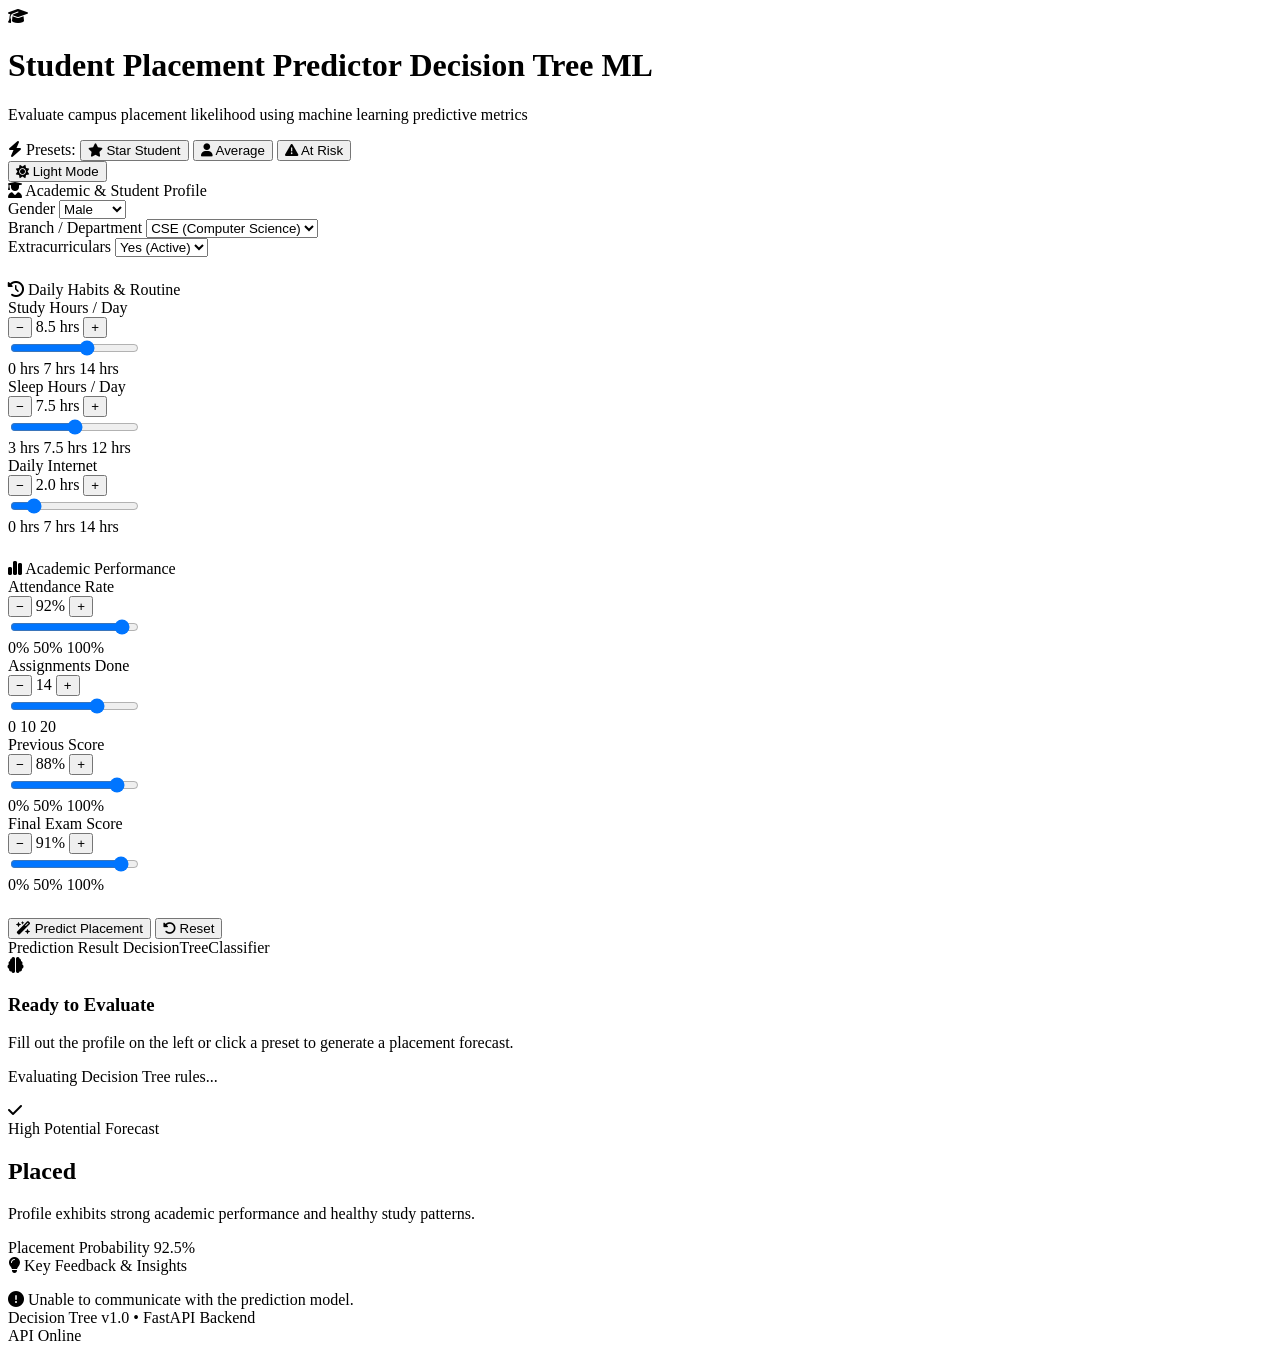
==== Decision_Tree/templates/index.html @ 11d33d9f "Add modern web frontend with light/dark theme, interactive steppers, and FastAPI integration" ====
<!DOCTYPE html>
<html lang="en" data-theme="dark">
<head>
  <meta charset="UTF-8" />
  <meta name="viewport" content="width=device-width, initial-scale=1.0" />
  <title>Student Placement Predictor | ML Decision Tree</title>
  
  <!-- Google Fonts: Plus Jakarta Sans & JetBrains Mono -->
  <link rel="preconnect" href="https://fonts.googleapis.com">
  <link rel="preconnect" href="https://fonts.gstatic.com" crossorigin>
  <link href="https://fonts.googleapis.com/css2?family=JetBrains+Mono:wght@500;700&family=Plus+Jakarta+Sans:wght@400;500;600;700;800&display=swap" rel="stylesheet">
  
  <!-- FontAwesome 6 Icons -->
  <link rel="stylesheet" href="https://cdnjs.cloudflare.com/ajax/libs/font-awesome/6.5.1/css/all.min.css" />
  
  <!-- Custom Stylesheet -->
  <link rel="stylesheet" href="/static/style.css" />
</head>
<body>

  <div class="app-container">
    
    <!-- Top Header & Navigation -->
    <header class="app-header">
      <div class="brand-section">
        <div class="brand-icon">
          <i class="fa-solid fa-graduation-cap"></i>
        </div>
        <div class="brand-text">
          <h1>
            Student Placement Predictor
            <span class="badge-tag">Decision Tree ML</span>
          </h1>
          <p>Evaluate campus placement likelihood using machine learning predictive metrics</p>
        </div>
      </div>

      <div class="header-actions">
        <!-- Quick Profile Presets -->
        <div class="presets-group">
          <span class="preset-label"><i class="fa-solid fa-bolt"></i> Presets:</span>
          <button type="button" onclick="loadPreset('star')" class="preset-btn star">
            <i class="fa-solid fa-star"></i> Star Student
          </button>
          <button type="button" onclick="loadPreset('average')" class="preset-btn avg">
            <i class="fa-solid fa-user"></i> Average
          </button>
          <button type="button" onclick="loadPreset('risk')" class="preset-btn risk">
            <i class="fa-solid fa-triangle-exclamation"></i> At Risk
          </button>
        </div>

        <!-- Light / Dark Mode Toggle Button -->
        <button type="button" id="themeToggleBtn" class="theme-toggle-btn" aria-label="Toggle Theme">
          <i class="fa-solid fa-sun"></i>
          <span>Light Mode</span>
        </button>
      </div>
    </header>

    <!-- Main Grid Content -->
    <main class="main-layout">
      
      <!-- Left Column: Prediction Input Form -->
      <section class="card">
        <form id="predictionForm">
          
          <!-- Section 1: Demographics & Stream -->
          <div class="form-section">
            <div class="section-title">
              <i class="fa-solid fa-user-graduate"></i>
              <span>Academic & Student Profile</span>
            </div>

            <div class="form-grid-3">
              <!-- Gender -->
              <div class="input-group">
                <label for="gender" class="input-label">Gender</label>
                <select id="gender" name="gender" class="select-control" required>
                  <option value="Male">Male</option>
                  <option value="Female">Female</option>
                </select>
              </div>

              <!-- Branch / Stream -->
              <div class="input-group">
                <label for="branch" class="input-label">Branch / Department</label>
                <select id="branch" name="branch" class="select-control" required>
                  <option value="CSE">CSE (Computer Science)</option>
                  <option value="IT">IT (Information Tech)</option>
                  <option value="ECE">ECE (Electronics)</option>
                  <option value="MECHANICAL">Mechanical (ME)</option>
                  <option value="CIVIL">Civil (CE)</option>
                  <option value="COMMERCE">Commerce</option>
                </select>
              </div>

              <!-- Extracurricular Activities -->
              <div class="input-group">
                <label for="extracurricular" class="input-label">Extracurriculars</label>
                <select id="extracurricular" name="extracurricular" class="select-control" required>
                  <option value="Yes">Yes (Active)</option>
                  <option value="No">No</option>
                </select>
              </div>
            </div>
          </div>

          <!-- Section 2: Daily Schedule & Habit Metrics -->
          <div class="form-section" style="margin-top: 24px;">
            <div class="section-title">
              <i class="fa-solid fa-clock-rotate-left"></i>
              <span>Daily Habits & Routine</span>
            </div>

            <div class="form-grid-3">
              <!-- Study Hours with + / - Buttons -->
              <div class="slider-field-card">
                <div class="slider-header">
                  <span class="slider-title">Study Hours / Day</span>
                  <div class="stepper-control">
                    <button type="button" class="stepper-btn" onclick="stepValue('study_hours', -0.5)" title="Decrease" aria-label="Decrease Study Hours">−</button>
                    <span id="study_hours_badge" class="slider-badge">8.5 hrs</span>
                    <button type="button" class="stepper-btn" onclick="stepValue('study_hours', 0.5)" title="Increase" aria-label="Increase Study Hours">+</button>
                  </div>
                </div>
                <input type="range" id="study_hours" min="0" max="14" step="0.5" value="8.5" />
                <div class="slider-limits">
                  <span>0 hrs</span>
                  <span>7 hrs</span>
                  <span>14 hrs</span>
                </div>
              </div>

              <!-- Sleep Hours with + / - Buttons -->
              <div class="slider-field-card">
                <div class="slider-header">
                  <span class="slider-title">Sleep Hours / Day</span>
                  <div class="stepper-control">
                    <button type="button" class="stepper-btn" onclick="stepValue('sleep_hours', -0.5)" title="Decrease" aria-label="Decrease Sleep Hours">−</button>
                    <span id="sleep_hours_badge" class="slider-badge">7.5 hrs</span>
                    <button type="button" class="stepper-btn" onclick="stepValue('sleep_hours', 0.5)" title="Increase" aria-label="Increase Sleep Hours">+</button>
                  </div>
                </div>
                <input type="range" id="sleep_hours" min="3" max="12" step="0.5" value="7.5" />
                <div class="slider-limits">
                  <span>3 hrs</span>
                  <span>7.5 hrs</span>
                  <span>12 hrs</span>
                </div>
              </div>

              <!-- Internet Usage with + / - Buttons -->
              <div class="slider-field-card">
                <div class="slider-header">
                  <span class="slider-title">Daily Internet</span>
                  <div class="stepper-control">
                    <button type="button" class="stepper-btn" onclick="stepValue('internet_usage', -0.5)" title="Decrease" aria-label="Decrease Internet Usage">−</button>
                    <span id="internet_usage_badge" class="slider-badge">2.0 hrs</span>
                    <button type="button" class="stepper-btn" onclick="stepValue('internet_usage', 0.5)" title="Increase" aria-label="Increase Internet Usage">+</button>
                  </div>
                </div>
                <input type="range" id="internet_usage" min="0" max="14" step="0.5" value="2.0" />
                <div class="slider-limits">
                  <span>0 hrs</span>
                  <span>7 hrs</span>
                  <span>14 hrs</span>
                </div>
              </div>
            </div>
          </div>

          <!-- Section 3: Performance Scores -->
          <div class="form-section" style="margin-top: 24px;">
            <div class="section-title">
              <i class="fa-solid fa-chart-simple"></i>
              <span>Academic Performance</span>
            </div>

            <div class="form-grid-2">
              <!-- Attendance with + / - Buttons -->
              <div class="slider-field-card">
                <div class="slider-header">
                  <span class="slider-title">Attendance Rate</span>
                  <div class="stepper-control">
                    <button type="button" class="stepper-btn" onclick="stepValue('attendance', -1)" title="Decrease" aria-label="Decrease Attendance">−</button>
                    <span id="attendance_badge" class="slider-badge">92%</span>
                    <button type="button" class="stepper-btn" onclick="stepValue('attendance', 1)" title="Increase" aria-label="Increase Attendance">+</button>
                  </div>
                </div>
                <input type="range" id="attendance" min="0" max="100" step="1" value="92" />
                <div class="slider-limits">
                  <span>0%</span>
                  <span>50%</span>
                  <span>100%</span>
                </div>
              </div>

              <!-- Assignments Completed with + / - Buttons -->
              <div class="slider-field-card">
                <div class="slider-header">
                  <span class="slider-title">Assignments Done</span>
                  <div class="stepper-control">
                    <button type="button" class="stepper-btn" onclick="stepValue('assignments_completed', -1)" title="Decrease" aria-label="Decrease Assignments">−</button>
                    <span id="assignments_completed_badge" class="slider-badge">14</span>
                    <button type="button" class="stepper-btn" onclick="stepValue('assignments_completed', 1)" title="Increase" aria-label="Increase Assignments">+</button>
                  </div>
                </div>
                <input type="range" id="assignments_completed" min="0" max="20" step="1" value="14" />
                <div class="slider-limits">
                  <span>0</span>
                  <span>10</span>
                  <span>20</span>
                </div>
              </div>

              <!-- Previous Semester Score with + / - Buttons -->
              <div class="slider-field-card">
                <div class="slider-header">
                  <span class="slider-title">Previous Score</span>
                  <div class="stepper-control">
                    <button type="button" class="stepper-btn" onclick="stepValue('previous_score', -1)" title="Decrease" aria-label="Decrease Previous Score">−</button>
                    <span id="previous_score_badge" class="slider-badge">88%</span>
                    <button type="button" class="stepper-btn" onclick="stepValue('previous_score', 1)" title="Increase" aria-label="Increase Previous Score">+</button>
                  </div>
                </div>
                <input type="range" id="previous_score" min="0" max="100" step="0.5" value="88" />
                <div class="slider-limits">
                  <span>0%</span>
                  <span>50%</span>
                  <span>100%</span>
                </div>
              </div>

              <!-- Final Exam Score with + / - Buttons -->
              <div class="slider-field-card">
                <div class="slider-header">
                  <span class="slider-title">Final Exam Score</span>
                  <div class="stepper-control">
                    <button type="button" class="stepper-btn" onclick="stepValue('exam_score', -1)" title="Decrease" aria-label="Decrease Exam Score">−</button>
                    <span id="exam_score_badge" class="slider-badge">91%</span>
                    <button type="button" class="stepper-btn" onclick="stepValue('exam_score', 1)" title="Increase" aria-label="Increase Exam Score">+</button>
                  </div>
                </div>
                <input type="range" id="exam_score" min="0" max="100" step="0.5" value="91" />
                <div class="slider-limits">
                  <span>0%</span>
                  <span>50%</span>
                  <span>100%</span>
                </div>
              </div>
            </div>
          </div>

          <!-- Form Buttons -->
          <div class="form-actions" style="margin-top: 24px;">
            <button type="submit" id="submitBtn" class="btn-primary">
              <i class="fa-solid fa-wand-magic-sparkles"></i>
              <span>Predict Placement</span>
            </button>
            <button type="button" onclick="resetForm()" class="btn-secondary">
              <i class="fa-solid fa-rotate-left"></i>
              <span>Reset</span>
            </button>
          </div>

        </form>
      </section>

      <!-- Right Column: Prediction Results & Insights -->
      <section class="result-container">
        
        <div class="card">
          <!-- Card Header -->
          <div class="result-card-header">
            <span class="result-card-title">Prediction Result</span>
            <span class="model-tag">DecisionTreeClassifier</span>
          </div>

          <!-- State 1: Empty Placeholder -->
          <div id="emptyState" class="state-empty hidden">
            <div class="empty-icon">
              <i class="fa-solid fa-brain"></i>
            </div>
            <h3>Ready to Evaluate</h3>
            <p>Fill out the profile on the left or click a preset to generate a placement forecast.</p>
          </div>

          <!-- State 2: Loading State -->
          <div id="loadingState" class="state-loading hidden">
            <div class="spinner"></div>
            <p>Evaluating Decision Tree rules...</p>
          </div>

          <!-- State 3: Active Result Display -->
          <div id="resultDisplay" class="result-display">
            
            <!-- Result Banner (Placed / Not Placed) -->
            <div id="outcomeBanner" class="outcome-banner placed">
              <div id="outcomeIcon" class="outcome-icon">
                <i class="fa-solid fa-check"></i>
              </div>
              <span id="outcomePill" class="outcome-pill">High Potential Forecast</span>
              <h2 id="outcomeTitle" class="outcome-title">Placed</h2>
              <p id="outcomeDesc" class="outcome-desc">
                Profile exhibits strong academic performance and healthy study patterns.
              </p>
            </div>

            <!-- Probability Bar -->
            <div class="probability-box">
              <div class="probability-labels">
                <span>Placement Probability</span>
                <span id="probabilityValue" class="probability-value">92.5%</span>
              </div>
              <div class="progress-track">
                <div id="probabilityFill" class="progress-fill placed" style="width: 92.5%;"></div>
              </div>
            </div>

            <!-- Insights / Recommendations -->
            <div class="insights-box">
              <div class="insights-header">
                <i class="fa-solid fa-lightbulb"></i>
                <span>Key Feedback & Insights</span>
              </div>
              <ul id="insightsList" class="insights-list">
                <!-- Injected via JavaScript -->
              </ul>
            </div>

          </div>

          <!-- Error Alert Banner -->
          <div id="errorBanner" class="error-banner hidden">
            <i class="fa-solid fa-circle-exclamation"></i>
            <span id="errorMessage">Unable to communicate with the prediction model.</span>
          </div>

        </div>

        <!-- System Status Bar -->
        <div class="model-info-card">
          <span>Decision Tree v1.0 &bull; FastAPI Backend</span>
          <div class="online-status">
            <span class="online-dot"></span>
            <span>API Online</span>
          </div>
        </div>

      </section>

    </main>

  </div>

  <!-- Custom JavaScript Controller -->
  <script src="/static/script.js"></script>
</body>
</html>
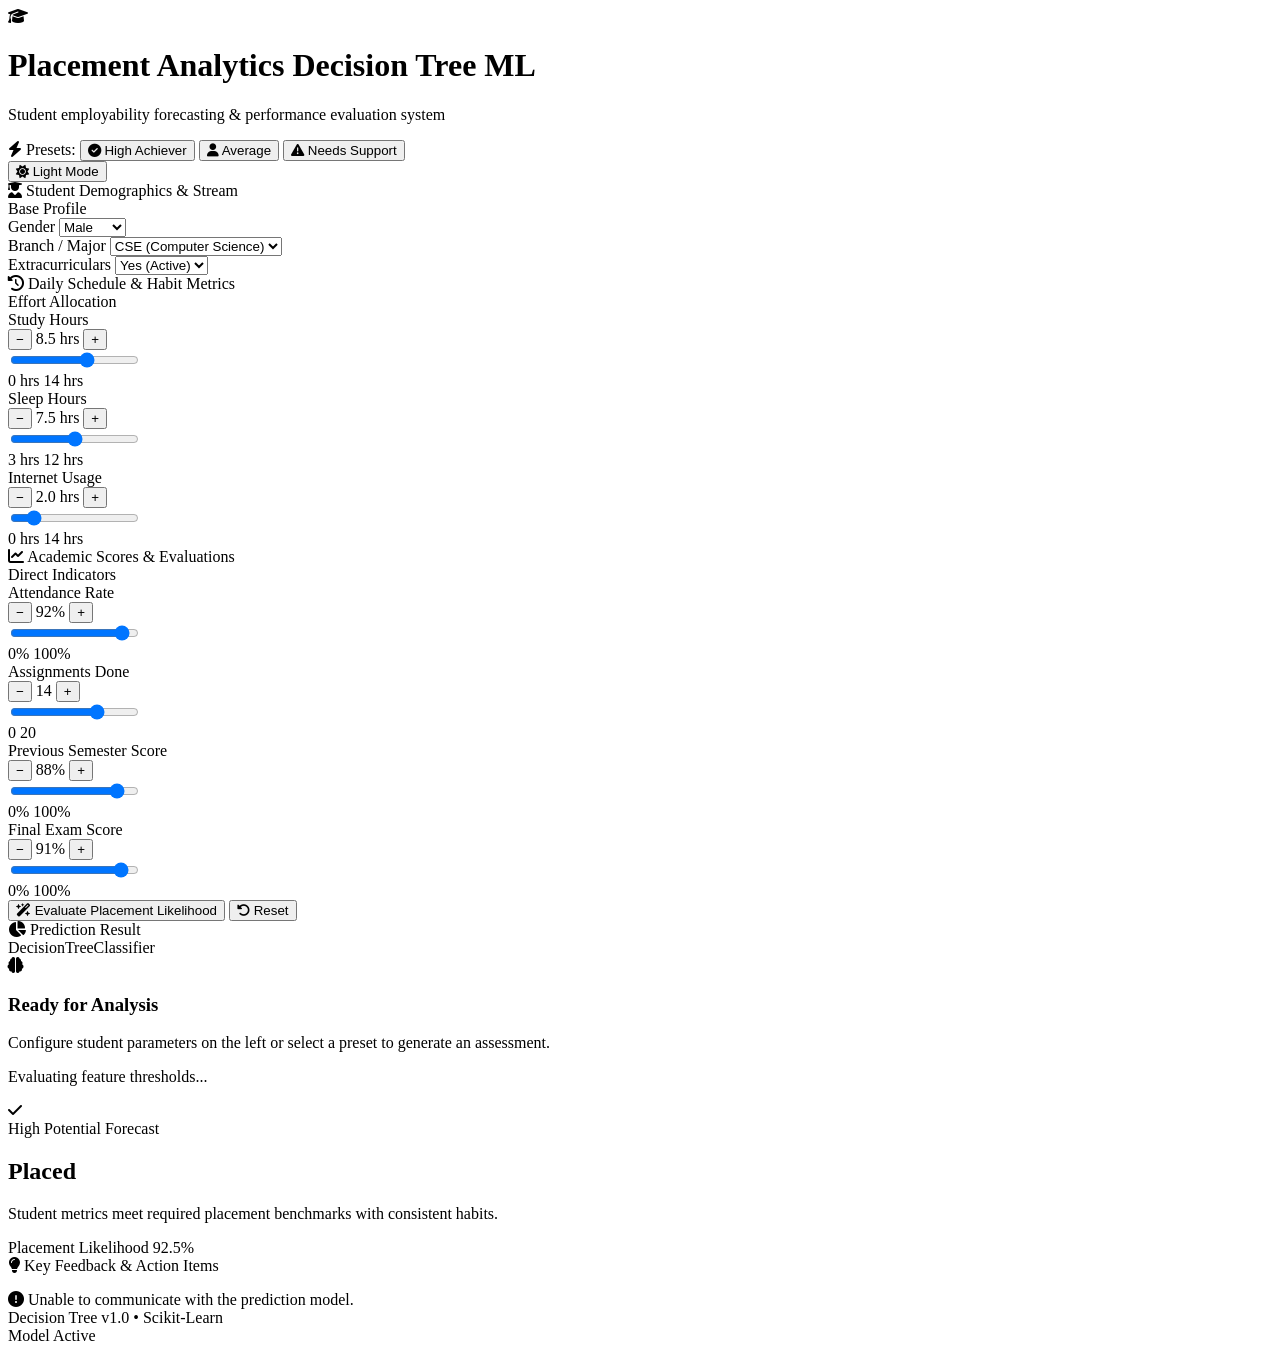
==== commit 69f3a4ff: "Refactor UI with professional 60-30-10 color rule and precision stepper controls" ====
--- a/Decision_Tree/templates/index.html
+++ b/Decision_Tree/templates/index.html
@@ -3,7 +3,7 @@
 <head>
   <meta charset="UTF-8" />
   <meta name="viewport" content="width=device-width, initial-scale=1.0" />
-  <title>Student Placement Predictor | ML Decision Tree</title>
+  <title>Student Placement Predictor | Enterprise Decision Tree</title>
   
   <!-- Google Fonts: Plus Jakarta Sans & JetBrains Mono -->
   <link rel="preconnect" href="https://fonts.googleapis.com">
@@ -13,79 +13,82 @@
   <!-- FontAwesome 6 Icons -->
   <link rel="stylesheet" href="https://cdnjs.cloudflare.com/ajax/libs/font-awesome/6.5.1/css/all.min.css" />
   
-  <!-- Custom Stylesheet -->
+  <!-- Custom Stylesheet (60-30-10 Design System) -->
   <link rel="stylesheet" href="/static/style.css" />
 </head>
 <body>
 
-  <div class="app-container">
+  <div class="app-wrapper">
     
-    <!-- Top Header & Navigation -->
-    <header class="app-header">
-      <div class="brand-section">
-        <div class="brand-icon">
+    <!-- Top Header Navigation -->
+    <header class="navbar">
+      <div class="brand-wrapper">
+        <div class="brand-badge-icon">
           <i class="fa-solid fa-graduation-cap"></i>
         </div>
-        <div class="brand-text">
+        <div class="brand-details">
           <h1>
-            Student Placement Predictor
-            <span class="badge-tag">Decision Tree ML</span>
+            Placement Analytics
+            <span class="model-pill">Decision Tree ML</span>
           </h1>
-          <p>Evaluate campus placement likelihood using machine learning predictive metrics</p>
+          <p>Student employability forecasting & performance evaluation system</p>
         </div>
       </div>
 
-      <div class="header-actions">
-        <!-- Quick Profile Presets -->
-        <div class="presets-group">
-          <span class="preset-label"><i class="fa-solid fa-bolt"></i> Presets:</span>
-          <button type="button" onclick="loadPreset('star')" class="preset-btn star">
-            <i class="fa-solid fa-star"></i> Star Student
+      <div class="navbar-controls">
+        <!-- Preset Profiles Strip -->
+        <div class="preset-strip">
+          <span class="preset-title"><i class="fa-solid fa-bolt"></i> Presets:</span>
+          <button type="button" onclick="loadPreset('star')" class="preset-chip star">
+            <i class="fa-solid fa-circle-check"></i> High Achiever
           </button>
-          <button type="button" onclick="loadPreset('average')" class="preset-btn avg">
+          <button type="button" onclick="loadPreset('average')" class="preset-chip avg">
             <i class="fa-solid fa-user"></i> Average
           </button>
-          <button type="button" onclick="loadPreset('risk')" class="preset-btn risk">
-            <i class="fa-solid fa-triangle-exclamation"></i> At Risk
+          <button type="button" onclick="loadPreset('risk')" class="preset-chip risk">
+            <i class="fa-solid fa-triangle-exclamation"></i> Needs Support
           </button>
         </div>
 
         <!-- Light / Dark Mode Toggle Button -->
-        <button type="button" id="themeToggleBtn" class="theme-toggle-btn" aria-label="Toggle Theme">
+        <button type="button" id="themeToggleBtn" class="theme-switch-btn" aria-label="Toggle Theme">
           <i class="fa-solid fa-sun"></i>
           <span>Light Mode</span>
         </button>
       </div>
     </header>
 
-    <!-- Main Grid Content -->
-    <main class="main-layout">
+    <!-- Main Dashboard Grid -->
+    <main class="dashboard-grid">
       
-      <!-- Left Column: Prediction Input Form -->
-      <section class="card">
+      <!-- Left Panel: Input Configuration -->
+      <section class="card-panel">
         <form id="predictionForm">
           
-          <!-- Section 1: Demographics & Stream -->
-          <div class="form-section">
-            <div class="section-title">
-              <i class="fa-solid fa-user-graduate"></i>
-              <span>Academic & Student Profile</span>
-            </div>
-
-            <div class="form-grid-3">
+          <!-- Section 1: Demographics & Branch -->
+          <div class="form-fieldset">
+            <div class="card-header-bar">
+              <div class="panel-title">
+                <i class="fa-solid fa-user-graduate"></i>
+                <span>Student Demographics & Stream</span>
+              </div>
+              <span class="panel-subtitle">Base Profile</span>
+            </div>
+
+            <div class="form-row-3">
               <!-- Gender -->
-              <div class="input-group">
-                <label for="gender" class="input-label">Gender</label>
-                <select id="gender" name="gender" class="select-control" required>
+              <div class="field-group">
+                <label for="gender" class="field-label">Gender</label>
+                <select id="gender" name="gender" class="custom-select" required>
                   <option value="Male">Male</option>
                   <option value="Female">Female</option>
                 </select>
               </div>
 
-              <!-- Branch / Stream -->
-              <div class="input-group">
-                <label for="branch" class="input-label">Branch / Department</label>
-                <select id="branch" name="branch" class="select-control" required>
+              <!-- Branch -->
+              <div class="field-group">
+                <label for="branch" class="field-label">Branch / Major</label>
+                <select id="branch" name="branch" class="custom-select" required>
                   <option value="CSE">CSE (Computer Science)</option>
                   <option value="IT">IT (Information Tech)</option>
                   <option value="ECE">ECE (Electronics)</option>
@@ -96,9 +99,9 @@
               </div>
 
               <!-- Extracurricular Activities -->
-              <div class="input-group">
-                <label for="extracurricular" class="input-label">Extracurriculars</label>
-                <select id="extracurricular" name="extracurricular" class="select-control" required>
+              <div class="field-group">
+                <label for="extracurricular" class="field-label">Extracurriculars</label>
+                <select id="extracurricular" name="extracurricular" class="custom-select" required>
                   <option value="Yes">Yes (Active)</option>
                   <option value="No">No</option>
                 </select>
@@ -106,159 +109,158 @@
             </div>
           </div>
 
-          <!-- Section 2: Daily Schedule & Habit Metrics -->
-          <div class="form-section" style="margin-top: 24px;">
-            <div class="section-title">
-              <i class="fa-solid fa-clock-rotate-left"></i>
-              <span>Daily Habits & Routine</span>
-            </div>
-
-            <div class="form-grid-3">
-              <!-- Study Hours with + / - Buttons -->
-              <div class="slider-field-card">
-                <div class="slider-header">
-                  <span class="slider-title">Study Hours / Day</span>
-                  <div class="stepper-control">
-                    <button type="button" class="stepper-btn" onclick="stepValue('study_hours', -0.5)" title="Decrease" aria-label="Decrease Study Hours">−</button>
-                    <span id="study_hours_badge" class="slider-badge">8.5 hrs</span>
-                    <button type="button" class="stepper-btn" onclick="stepValue('study_hours', 0.5)" title="Increase" aria-label="Increase Study Hours">+</button>
+          <!-- Section 2: Study Habits & Routine -->
+          <div class="form-fieldset">
+            <div class="card-header-bar">
+              <div class="panel-title">
+                <i class="fa-solid fa-clock-rotate-left"></i>
+                <span>Daily Schedule & Habit Metrics</span>
+              </div>
+              <span class="panel-subtitle">Effort Allocation</span>
+            </div>
+
+            <div class="form-row-3">
+              <!-- Study Hours -->
+              <div class="stepper-card">
+                <div class="stepper-header">
+                  <span class="stepper-label">Study Hours</span>
+                  <div class="stepper-controls">
+                    <button type="button" class="stepper-action-btn" onclick="stepValue('study_hours', -0.5)" title="Decrease Study Hours" aria-label="Decrease Study Hours">−</button>
+                    <span id="study_hours_badge" class="stepper-numeric-badge">8.5 hrs</span>
+                    <button type="button" class="stepper-action-btn" onclick="stepValue('study_hours', 0.5)" title="Increase Study Hours" aria-label="Increase Study Hours">+</button>
                   </div>
                 </div>
                 <input type="range" id="study_hours" min="0" max="14" step="0.5" value="8.5" />
-                <div class="slider-limits">
+                <div class="range-minmax">
                   <span>0 hrs</span>
-                  <span>7 hrs</span>
                   <span>14 hrs</span>
                 </div>
               </div>
 
-              <!-- Sleep Hours with + / - Buttons -->
-              <div class="slider-field-card">
-                <div class="slider-header">
-                  <span class="slider-title">Sleep Hours / Day</span>
-                  <div class="stepper-control">
-                    <button type="button" class="stepper-btn" onclick="stepValue('sleep_hours', -0.5)" title="Decrease" aria-label="Decrease Sleep Hours">−</button>
-                    <span id="sleep_hours_badge" class="slider-badge">7.5 hrs</span>
-                    <button type="button" class="stepper-btn" onclick="stepValue('sleep_hours', 0.5)" title="Increase" aria-label="Increase Sleep Hours">+</button>
+              <!-- Sleep Hours -->
+              <div class="stepper-card">
+                <div class="stepper-header">
+                  <span class="stepper-label">Sleep Hours</span>
+                  <div class="stepper-controls">
+                    <button type="button" class="stepper-action-btn" onclick="stepValue('sleep_hours', -0.5)" title="Decrease Sleep Hours" aria-label="Decrease Sleep Hours">−</button>
+                    <span id="sleep_hours_badge" class="stepper-numeric-badge">7.5 hrs</span>
+                    <button type="button" class="stepper-action-btn" onclick="stepValue('sleep_hours', 0.5)" title="Increase Sleep Hours" aria-label="Increase Sleep Hours">+</button>
                   </div>
                 </div>
                 <input type="range" id="sleep_hours" min="3" max="12" step="0.5" value="7.5" />
-                <div class="slider-limits">
+                <div class="range-minmax">
                   <span>3 hrs</span>
-                  <span>7.5 hrs</span>
                   <span>12 hrs</span>
                 </div>
               </div>
 
-              <!-- Internet Usage with + / - Buttons -->
-              <div class="slider-field-card">
-                <div class="slider-header">
-                  <span class="slider-title">Daily Internet</span>
-                  <div class="stepper-control">
-                    <button type="button" class="stepper-btn" onclick="stepValue('internet_usage', -0.5)" title="Decrease" aria-label="Decrease Internet Usage">−</button>
-                    <span id="internet_usage_badge" class="slider-badge">2.0 hrs</span>
-                    <button type="button" class="stepper-btn" onclick="stepValue('internet_usage', 0.5)" title="Increase" aria-label="Increase Internet Usage">+</button>
+              <!-- Internet Usage -->
+              <div class="stepper-card">
+                <div class="stepper-header">
+                  <span class="stepper-label">Internet Usage</span>
+                  <div class="stepper-controls">
+                    <button type="button" class="stepper-action-btn" onclick="stepValue('internet_usage', -0.5)" title="Decrease Internet Usage" aria-label="Decrease Internet Usage">−</button>
+                    <span id="internet_usage_badge" class="stepper-numeric-badge">2.0 hrs</span>
+                    <button type="button" class="stepper-action-btn" onclick="stepValue('internet_usage', 0.5)" title="Increase Internet Usage" aria-label="Increase Internet Usage">+</button>
                   </div>
                 </div>
                 <input type="range" id="internet_usage" min="0" max="14" step="0.5" value="2.0" />
-                <div class="slider-limits">
+                <div class="range-minmax">
                   <span>0 hrs</span>
-                  <span>7 hrs</span>
                   <span>14 hrs</span>
                 </div>
               </div>
             </div>
           </div>
 
-          <!-- Section 3: Performance Scores -->
-          <div class="form-section" style="margin-top: 24px;">
-            <div class="section-title">
-              <i class="fa-solid fa-chart-simple"></i>
-              <span>Academic Performance</span>
-            </div>
-
-            <div class="form-grid-2">
-              <!-- Attendance with + / - Buttons -->
-              <div class="slider-field-card">
-                <div class="slider-header">
-                  <span class="slider-title">Attendance Rate</span>
-                  <div class="stepper-control">
-                    <button type="button" class="stepper-btn" onclick="stepValue('attendance', -1)" title="Decrease" aria-label="Decrease Attendance">−</button>
-                    <span id="attendance_badge" class="slider-badge">92%</span>
-                    <button type="button" class="stepper-btn" onclick="stepValue('attendance', 1)" title="Increase" aria-label="Increase Attendance">+</button>
+          <!-- Section 3: Academic Performance -->
+          <div class="form-fieldset">
+            <div class="card-header-bar">
+              <div class="panel-title">
+                <i class="fa-solid fa-chart-line"></i>
+                <span>Academic Scores & Evaluations</span>
+              </div>
+              <span class="panel-subtitle">Direct Indicators</span>
+            </div>
+
+            <div class="form-row-2">
+              <!-- Attendance -->
+              <div class="stepper-card">
+                <div class="stepper-header">
+                  <span class="stepper-label">Attendance Rate</span>
+                  <div class="stepper-controls">
+                    <button type="button" class="stepper-action-btn" onclick="stepValue('attendance', -1)" title="Decrease Attendance" aria-label="Decrease Attendance">−</button>
+                    <span id="attendance_badge" class="stepper-numeric-badge">92%</span>
+                    <button type="button" class="stepper-action-btn" onclick="stepValue('attendance', 1)" title="Increase Attendance" aria-label="Increase Attendance">+</button>
                   </div>
                 </div>
                 <input type="range" id="attendance" min="0" max="100" step="1" value="92" />
-                <div class="slider-limits">
+                <div class="range-minmax">
                   <span>0%</span>
-                  <span>50%</span>
                   <span>100%</span>
                 </div>
               </div>
 
-              <!-- Assignments Completed with + / - Buttons -->
-              <div class="slider-field-card">
-                <div class="slider-header">
-                  <span class="slider-title">Assignments Done</span>
-                  <div class="stepper-control">
-                    <button type="button" class="stepper-btn" onclick="stepValue('assignments_completed', -1)" title="Decrease" aria-label="Decrease Assignments">−</button>
-                    <span id="assignments_completed_badge" class="slider-badge">14</span>
-                    <button type="button" class="stepper-btn" onclick="stepValue('assignments_completed', 1)" title="Increase" aria-label="Increase Assignments">+</button>
+              <!-- Assignments Completed -->
+              <div class="stepper-card">
+                <div class="stepper-header">
+                  <span class="stepper-label">Assignments Done</span>
+                  <div class="stepper-controls">
+                    <button type="button" class="stepper-action-btn" onclick="stepValue('assignments_completed', -1)" title="Decrease Assignments" aria-label="Decrease Assignments">−</button>
+                    <span id="assignments_completed_badge" class="stepper-numeric-badge">14</span>
+                    <button type="button" class="stepper-action-btn" onclick="stepValue('assignments_completed', 1)" title="Increase Assignments" aria-label="Increase Assignments">+</button>
                   </div>
                 </div>
                 <input type="range" id="assignments_completed" min="0" max="20" step="1" value="14" />
-                <div class="slider-limits">
+                <div class="range-minmax">
                   <span>0</span>
-                  <span>10</span>
                   <span>20</span>
                 </div>
               </div>
 
-              <!-- Previous Semester Score with + / - Buttons -->
-              <div class="slider-field-card">
-                <div class="slider-header">
-                  <span class="slider-title">Previous Score</span>
-                  <div class="stepper-control">
-                    <button type="button" class="stepper-btn" onclick="stepValue('previous_score', -1)" title="Decrease" aria-label="Decrease Previous Score">−</button>
-                    <span id="previous_score_badge" class="slider-badge">88%</span>
-                    <button type="button" class="stepper-btn" onclick="stepValue('previous_score', 1)" title="Increase" aria-label="Increase Previous Score">+</button>
+              <!-- Previous Score -->
+              <div class="stepper-card">
+                <div class="stepper-header">
+                  <span class="stepper-label">Previous Semester Score</span>
+                  <div class="stepper-controls">
+                    <button type="button" class="stepper-action-btn" onclick="stepValue('previous_score', -1)" title="Decrease Previous Score" aria-label="Decrease Previous Score">−</button>
+                    <span id="previous_score_badge" class="stepper-numeric-badge">88%</span>
+                    <button type="button" class="stepper-action-btn" onclick="stepValue('previous_score', 1)" title="Increase Previous Score" aria-label="Increase Previous Score">+</button>
                   </div>
                 </div>
                 <input type="range" id="previous_score" min="0" max="100" step="0.5" value="88" />
-                <div class="slider-limits">
+                <div class="range-minmax">
                   <span>0%</span>
-                  <span>50%</span>
                   <span>100%</span>
                 </div>
               </div>
 
-              <!-- Final Exam Score with + / - Buttons -->
-              <div class="slider-field-card">
-                <div class="slider-header">
-                  <span class="slider-title">Final Exam Score</span>
-                  <div class="stepper-control">
-                    <button type="button" class="stepper-btn" onclick="stepValue('exam_score', -1)" title="Decrease" aria-label="Decrease Exam Score">−</button>
-                    <span id="exam_score_badge" class="slider-badge">91%</span>
-                    <button type="button" class="stepper-btn" onclick="stepValue('exam_score', 1)" title="Increase" aria-label="Increase Exam Score">+</button>
+              <!-- Final Exam Score -->
+              <div class="stepper-card">
+                <div class="stepper-header">
+                  <span class="stepper-label">Final Exam Score</span>
+                  <div class="stepper-controls">
+                    <button type="button" class="stepper-action-btn" onclick="stepValue('exam_score', -1)" title="Decrease Final Score" aria-label="Decrease Final Score">−</button>
+                    <span id="exam_score_badge" class="stepper-numeric-badge">91%</span>
+                    <button type="button" class="stepper-action-btn" onclick="stepValue('exam_score', 1)" title="Increase Final Score" aria-label="Increase Final Score">+</button>
                   </div>
                 </div>
                 <input type="range" id="exam_score" min="0" max="100" step="0.5" value="91" />
-                <div class="slider-limits">
+                <div class="range-minmax">
                   <span>0%</span>
-                  <span>50%</span>
                   <span>100%</span>
                 </div>
               </div>
             </div>
           </div>
 
-          <!-- Form Buttons -->
-          <div class="form-actions" style="margin-top: 24px;">
-            <button type="submit" id="submitBtn" class="btn-primary">
+          <!-- Action Buttons (10% Accent CTA) -->
+          <div class="action-strip">
+            <button type="submit" id="submitBtn" class="btn-accent-cta">
               <i class="fa-solid fa-wand-magic-sparkles"></i>
-              <span>Predict Placement</span>
+              <span>Evaluate Placement Likelihood</span>
             </button>
-            <button type="button" onclick="resetForm()" class="btn-secondary">
+            <button type="button" onclick="resetForm()" class="btn-neutral-reset">
               <i class="fa-solid fa-rotate-left"></i>
               <span>Reset</span>
             </button>
@@ -267,64 +269,67 @@
         </form>
       </section>
 
-      <!-- Right Column: Prediction Results & Insights -->
-      <section class="result-container">
+      <!-- Right Panel: Prediction Results & Insights -->
+      <section class="result-column">
         
-        <div class="card">
+        <div class="card-panel">
           <!-- Card Header -->
-          <div class="result-card-header">
-            <span class="result-card-title">Prediction Result</span>
-            <span class="model-tag">DecisionTreeClassifier</span>
-          </div>
-
-          <!-- State 1: Empty Placeholder -->
-          <div id="emptyState" class="state-empty hidden">
-            <div class="empty-icon">
+          <div class="card-header-bar">
+            <div class="panel-title">
+              <i class="fa-solid fa-chart-pie"></i>
+              <span>Prediction Result</span>
+            </div>
+            <span class="model-pill">DecisionTreeClassifier</span>
+          </div>
+
+          <!-- State 1: Placeholder -->
+          <div id="emptyState" class="state-placeholder hidden">
+            <div class="placeholder-icon">
               <i class="fa-solid fa-brain"></i>
             </div>
-            <h3>Ready to Evaluate</h3>
-            <p>Fill out the profile on the left or click a preset to generate a placement forecast.</p>
-          </div>
-
-          <!-- State 2: Loading State -->
-          <div id="loadingState" class="state-loading hidden">
-            <div class="spinner"></div>
-            <p>Evaluating Decision Tree rules...</p>
+            <h3>Ready for Analysis</h3>
+            <p>Configure student parameters on the left or select a preset to generate an assessment.</p>
+          </div>
+
+          <!-- State 2: Evaluating Loader -->
+          <div id="loadingState" class="state-evaluating hidden">
+            <div class="loader-ring"></div>
+            <p>Evaluating feature thresholds...</p>
           </div>
 
           <!-- State 3: Active Result Display -->
-          <div id="resultDisplay" class="result-display">
+          <div id="resultDisplay" class="outcome-wrapper">
             
             <!-- Result Banner (Placed / Not Placed) -->
-            <div id="outcomeBanner" class="outcome-banner placed">
-              <div id="outcomeIcon" class="outcome-icon">
+            <div id="outcomeBanner" class="outcome-status-card placed">
+              <div id="outcomeIcon" class="outcome-icon-circle">
                 <i class="fa-solid fa-check"></i>
               </div>
-              <span id="outcomePill" class="outcome-pill">High Potential Forecast</span>
-              <h2 id="outcomeTitle" class="outcome-title">Placed</h2>
-              <p id="outcomeDesc" class="outcome-desc">
-                Profile exhibits strong academic performance and healthy study patterns.
+              <span id="outcomePill" class="outcome-subtext">High Potential Forecast</span>
+              <h2 id="outcomeTitle" class="outcome-heading">Placed</h2>
+              <p id="outcomeDesc" class="outcome-summary">
+                Student metrics meet required placement benchmarks with consistent habits.
               </p>
             </div>
 
-            <!-- Probability Bar -->
-            <div class="probability-box">
-              <div class="probability-labels">
-                <span>Placement Probability</span>
-                <span id="probabilityValue" class="probability-value">92.5%</span>
-              </div>
-              <div class="progress-track">
-                <div id="probabilityFill" class="progress-fill placed" style="width: 92.5%;"></div>
-              </div>
-            </div>
-
-            <!-- Insights / Recommendations -->
-            <div class="insights-box">
-              <div class="insights-header">
+            <!-- Probability Meter -->
+            <div class="probability-meter-card">
+              <div class="meter-header">
+                <span>Placement Likelihood</span>
+                <span id="probabilityValue" class="meter-percentage">92.5%</span>
+              </div>
+              <div class="meter-track">
+                <div id="probabilityFill" class="meter-bar placed" style="width: 92.5%;"></div>
+              </div>
+            </div>
+
+            <!-- Actionable Feedback Insights -->
+            <div class="insights-card">
+              <div class="insights-title">
                 <i class="fa-solid fa-lightbulb"></i>
-                <span>Key Feedback & Insights</span>
-              </div>
-              <ul id="insightsList" class="insights-list">
+                <span>Key Feedback & Action Items</span>
+              </div>
+              <ul id="insightsList" class="insights-items">
                 <!-- Injected via JavaScript -->
               </ul>
             </div>
@@ -332,7 +337,7 @@
           </div>
 
           <!-- Error Alert Banner -->
-          <div id="errorBanner" class="error-banner hidden">
+          <div id="errorBanner" class="alert-error hidden">
             <i class="fa-solid fa-circle-exclamation"></i>
             <span id="errorMessage">Unable to communicate with the prediction model.</span>
           </div>
@@ -340,11 +345,11 @@
         </div>
 
         <!-- System Status Bar -->
-        <div class="model-info-card">
-          <span>Decision Tree v1.0 &bull; FastAPI Backend</span>
-          <div class="online-status">
-            <span class="online-dot"></span>
-            <span>API Online</span>
+        <div class="system-meta-bar">
+          <span>Decision Tree v1.0 &bull; Scikit-Learn</span>
+          <div class="live-indicator">
+            <span class="pulse-dot"></span>
+            <span>Model Active</span>
           </div>
         </div>
 
